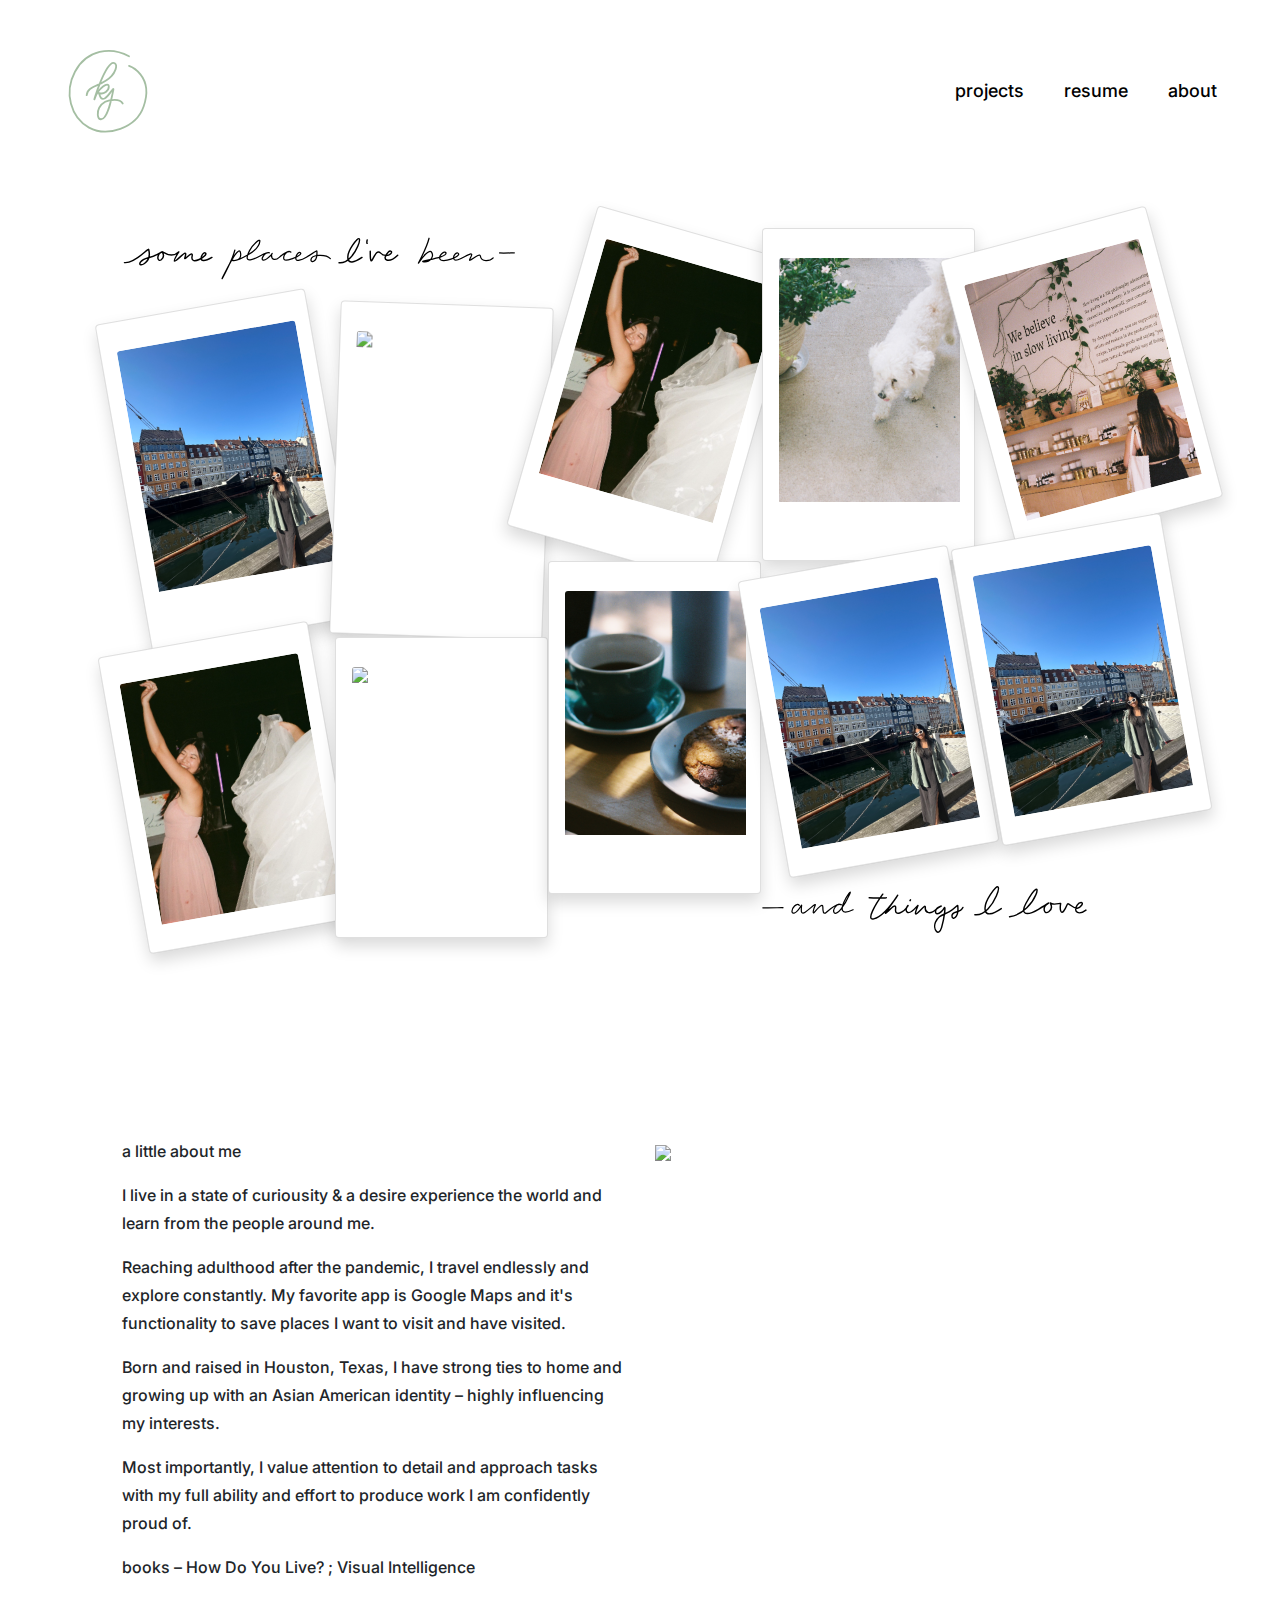
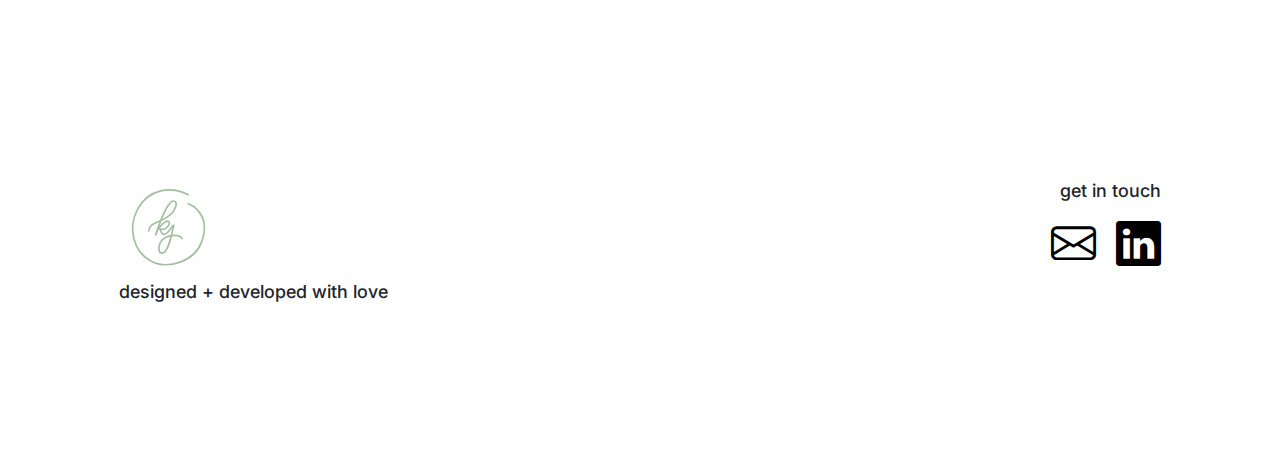
==== about.html @ 847ff4cb "lots of scattered random work" ====
<!DOCTYPE html>
<html lang="en">

<head>
  <title>Kimberly Gao</title>
  <meta charset="utf-8" />
  <meta name="viewport" content="width=device-width, initial-scale=1" />

  <!-- css -->
  <link rel="preconnect" href="https://fonts.googleapis.com" />
  <link rel="preconnect" href="https://fonts.gstatic.com" crossorigin />
  <link href="https://fonts.googleapis.com/css2?family=Inter&display=swap" rel="stylesheet" />
  <link rel="stylesheet" href="https://maxcdn.bootstrapcdn.com/bootstrap/4.5.2/css/bootstrap.min.css" />
  <link rel="stylesheet" href="https://cdn.jsdelivr.net/npm/bootstrap-icons@1.3.0/font/bootstrap-icons.css" />
  <link href="assets/css/styles.css" id="stylesheet" rel="stylesheet" type="text/css" />

  <!-- javascript libraries -->
  <script src="https://ajax.googleapis.com/ajax/libs/jquery/3.5.1/jquery.min.js"></script>
  <script src="https://maxcdn.bootstrapcdn.com/bootstrap/4.5.2/js/bootstrap.min.js"></script>
  <script src="https://d3js.org/d3.v5.min.js"></script>
  <script src="https://d3js.org/d3-path.v1.min.js"></script>
</head>

<body>
  <div class="container-fluid">
    <header>
      <nav class="navbar navbar-expand-lg heading">
        <div class="container-fluid p-4">
          <a class="navbar-brand" href="index.html"><img width="60%" src="assets/img/logo-circle.svg"></a>
          <ul class="navbar-nav" id="navbarNav">
            <li class="nav-item mr-4">
              <a class="nav-link" href="work.html">projects</a>
            </li>
            <li class="nav-item mr-4">
              <a class="nav-link" href="assets/Kimberly_Gao_Resume2022.pdf" target="_blank"
                rel="noopener noreferrer">resume</a>
            </li>
            <li class="nav-item">
              <a class="nav-link" href="about.html">about</a>
            </li>
          </ul>
        </div>
      </nav>
    </header>
  

    <div class="row" style="height: 5vh"></div>

    <!-- <div class="container-fluid d-flex flex-column align-items-center justify-content-center mb-5"> -->
    <div class="row text-center">
      <div class="col-10 offset-1 col-lg-4">
        <img src="assets/img/about/spib.svg" width="100%" class="pb-4">
        <div class="row">
          <div class="col-6">
            <div class="card shadow" style="transform: rotate(-10deg);">
              <img class="card-img-top" src="assets/img/about/cph.png" alt="me in nyhavn, copenhagen">
              <div class="card-body">
                <p class="hide">nyhavn, copenhagen 2023</p>
              </div>
            </div>
            <div class="card shadow" style="transform: rotate(-10deg);">
              <img class="card-img-top" src="assets/img/about/wedding.png" alt="me in nyhavn, copenhagen">
            </div>
          </div>
          <div class="col-6">
            <div class="card shadow" style="transform: rotate(2deg);">
              <img class="card-img-top" src="assets/img/about/sushi.png" alt="traditional sushi dinner">
              <div class="card-body">
                <p class="hide">otoko, austin 2022</p>
              </div>
            </div>
            <div class="card shadow" style="transform: rotate(0deg);">
              <img class="card-img-top" src="assets/img/about/bridge360.png" alt="me in nyhavn, copenhagen">
            </div>
          </div>
        </div>
      </div>

      <div class="col-lg-2 col-12 ">
        <div class="card shadow" style="transform: rotate(16deg);">
          <img class="card-img-top" src="assets/img/about/wedding.png" alt="kimberly dancing at sister's wedding">
          <div class="card-body">
            <p class="hide">moh, sister's wedding 2023</p>
          </div>
        </div>
        <div class="card shadow">
          <img class="card-img-top" src="assets/img/about/coffee.png" alt="coffee & cookie">
          <div class="card-body">
            <p class="hide">civil goat, austin 2022</p>
          </div>
        </div>
      </div>

      <div class="col-lg-4 col-6">
        <div class="row">
          <div class="col-6">
            <div class="card shadow">
              <img class="card-img-top" src="assets/img/about/fluffy.png" alt="fluffy dog">
              <div class="card-body">
                <p class="hide">my dog, fluffy 2022</p>
              </div>
            </div>
            <div class="card shadow" style="transform: rotate(-10deg);">
              <img class="card-img-top" src="assets/img/about/cph.png" alt="me in nyhavn, copenhagen">
            </div>
          </div>
          <div class="col-6">
            <div class="card shadow" style="transform: rotate(-15deg);">
              <img class="card-img-top" src="assets/img/about/store.png" alt="slow living store">
            </div>
            <div class="card shadow" style="transform: rotate(-10deg);">
              <img class="card-img-top" src="assets/img/about/cph.png" alt="me in nyhavn, copenhagen">
            </div>
          </div>
          <div class="col-10">
            <img src="assets/img/about/atil.svg" width="100%" class="pt-4 pb-4">
          </div>
        </div>
      </div>

      
    </div>

    <div class="row" style="height: 20vh"></div>
     

    <div class="row">
      <div class="col-10 col-lg-5 offset-1">
        <p>a little about me</p>
        <p>I live in a state of curiousity & a desire experience the world and learn from the people around me.</p>
        <p>Reaching adulthood after the pandemic, I travel endlessly and explore constantly. My favorite app is Google Maps and it's functionality to save places I want to visit and have visited.</p>
        <p>Born and raised in Houston, Texas, I have strong ties to home and growing up with an Asian American identity – highly influencing my interests.</p>
        <p>Most importantly, I value attention to detail and approach tasks with my full ability and effort to produce work I am confidently proud of.</p>
        <p>books – How Do You Live? ; Visual Intelligence</p>
      </div>
      <div class="col-10 offset-1 offset-lg-0 col-lg-5">
        <img src="assets/img/about/oxford.png" width="100%">
      </div>
    </div>

    <div class="row" style="height: 20vh"></div>


    <footer class="container-fluid">
      <div class="row">
        <div class="col-10 col-lg-5 offset-1 text-left mb-5 p-0">
          <img width="100vh" src="assets/img/logo-circle.svg">
          <p class="heading">designed + developed with love</p>
        </div>
        <div class="col-10 col-lg-5 text-right p-0">
          <p class="heading">get in touch</p>
          <a href="mailto: kimberlywgao@gmail.com"><i class="bi bi-envelope mr-2"></i></a> 
          <a href="https://www.linkedin.com/in/kimberlywgao/" target="_blank"><i class="bi bi-linkedin ml-2"></i></a>
        </div>
      </div>
    </footer>

    <div class="row" style="height: 10vh"></div>
  </div>
  <script src=""></script>
</body>

</html>
---- assets/css/styles.css ----
:root {
  --memo-map-bg: #E5E8FF;
  --memo-map-txt: #1027FC;

  --reddit-txt: #FF4500;
  --reddit-bg: #FFF2ED; /*FFE2D7;*/

  --rent-easy-bg: #F5DBD3;
  --rent-easy-bg-r: #D1D4EF;
  --rent-easy-txt-r: #CF4C22;
  --rent-easy-txt-a: #1727AE;


  --bridal-shower-bg: #BFD3BE;
  --cmu-sio-bg:#F5F4F4; /*#B8CAC4;*/
  --cmu-sio-txt: #A80000;
  --asian-designers-bg: #EFF0F2;
  --pitt-zoo-bg: #C8DEF4;

  --accent-bg: #40873E;
  --accent-color: #347032;
}

body {
  font-family: 'Inter', sans-serif;
  font-size: 16px;
  font-weight: 500;
  line-height: 28px;
}

.nav-active {
  color: var(--accent-bg)
}

.subtitle {
  font-size: 24px;
}

.heading {
  font-size: 18px;
}

.heading-big {
  font-size: 22px;
}

.caption {
  font-style: italic;
}

li {
  line-height: 2em;
}

.bold {
  font-weight: 600;
}

.bold-ex {
  font-weight: 800;
}

a {
  color: #000000;
}

a:hover {
  color: var(--accent-color);
}

.underline {
  text-decoration: underline;
  text-decoration-color: var(--accent-color);
}

.green {
  color: var(--accent-color);
}

/* .card {
  border: none;
} */

/* .card-title {
  margin-bottom: 4px;
  font-size: 24px;
} */

/* .card-body {
  box-shadow: 0px 4px 4px rgba(0, 0, 0, 0.25);
  font-weight: 400;
} */

.projects a:hover {
  text-decoration: none;
}

/* .card-text {
  font-size: 16px;
  margin-bottom: 32px;
} */

.card-tag {
  font-size: 16px;
  margin-bottom: 0;
  color: #525252;
}

.drop-shadow {
  box-shadow: 0px 4px 4px rgba(0, 0, 0, 0.25);
}

.white-bg {
  background-color: white;
}

.memo-map-bg {
  background: var(--memo-map-bg);
}

.memo-map-bg a:hover {
  color: var(--memo-map-txt);
}

.memo-map-txt {
  color: var(--memo-map-txt);
}

.memo-map-tb td {
  padding-bottom: 12px;
  vertical-align: top;
}

.reddit-bg {
  background: var(--reddit-bg);
}

.reddit-txt {
  color: var(--reddit-txt);
}

.rent-easy-bg {
  background-color: var(--rent-easy-bg);
}

.rent-easy-bg-r {
  background-color: var(--rent-easy-bg-r);
}

.rent-easy-txt-r {
  color: var(--rent-easy-txt-r);
}

.rent-easy-txt-a {
  color: var(--rent-easy-txt-a);
}

.bridal-shower-bg {
  background-color: var(--bridal-shower-bg);
}

.cmu-sio-bg {
  background-color: var(--cmu-sio-bg);
}

.cmu-sio-txt {
  color: var(--cmu-sio-txt);
}

.asian-designers-bg {
  background-color: var(--asian-designers-bg);
}

.pitt-zoo-bg {
  background-color: var(--pitt-zoo-bg);
}


.process-scroll {
  position: relative;
  height: 100vh;
  overflow-y: scroll;
}

.process-scroll h5 {
  font-size: 18px;
  margin: 30px 0px 0px 0px;
  font-weight: 600;
}

.memo-map-scroll p {
  margin: 30px 0px 10px 10px;
}

.process-scroll ul {
  margin-bottom: 30px;
}

.process-scroll ol li {
  margin-top: 10px;
}


.process-scroll::-webkit-scrollbar {
  display: none;
}


td {
  padding-right: 30px;
  padding-bottom: 20px;
  vertical-align: top;
}


/* path {
  margin-bottom: 1vh;
} */

i {
  color: val(--accent-color);
  font-size: 5vh;
}

.memo-map-scroll img {
  padding-top: 5px;
  padding-bottom: 30px;
}

.active {
  font-size: 100px;
}
/* 
.path {
  stroke-dasharray: 1000;
  stroke-dashoffset: 1000;
  animation: dash 6s linear normal infinite;
  animation-iteration-count: 1;

}

@keyframes dash {
  to {
    stroke-dashoffset: 0;
  }
} */

.overlay {
  position: absolute;
  top: 0;
  bottom: 0;
  left: 0;
  right: 0;
  height: 100%;
  width: 100%;
  opacity: 0;
  transition: .5s ease;
  background-color: #ffffff;
}

.overlay-card:hover .overlay {
  opacity: 0.7;
}


.text {
  color: black;
  font-size: 20px;
  position: absolute;
  top: 50%;
  left: 50%;
  -webkit-transform: translate(-50%, -50%);
  -ms-transform: translate(-50%, -50%);
  transform: translate(-50%, -50%);
  text-align: center;
}

.card-img-top {
  width: 181px;
  height: 244px;
}

.card {
  padding: 29px 16px 26px 16px;
  width: 213px;
  color: white;
}

.card-body {
  padding: 0px;
}

.hide {
  font-size: 12px;
  margin-bottom: 0;
  margin-top: 4px;
  /* color: white; */
}

.card:hover {
  transition: .5s ease;
  color: black;
}

.curl {
  text-align: right;
  width:120px;
	height:120px;
}
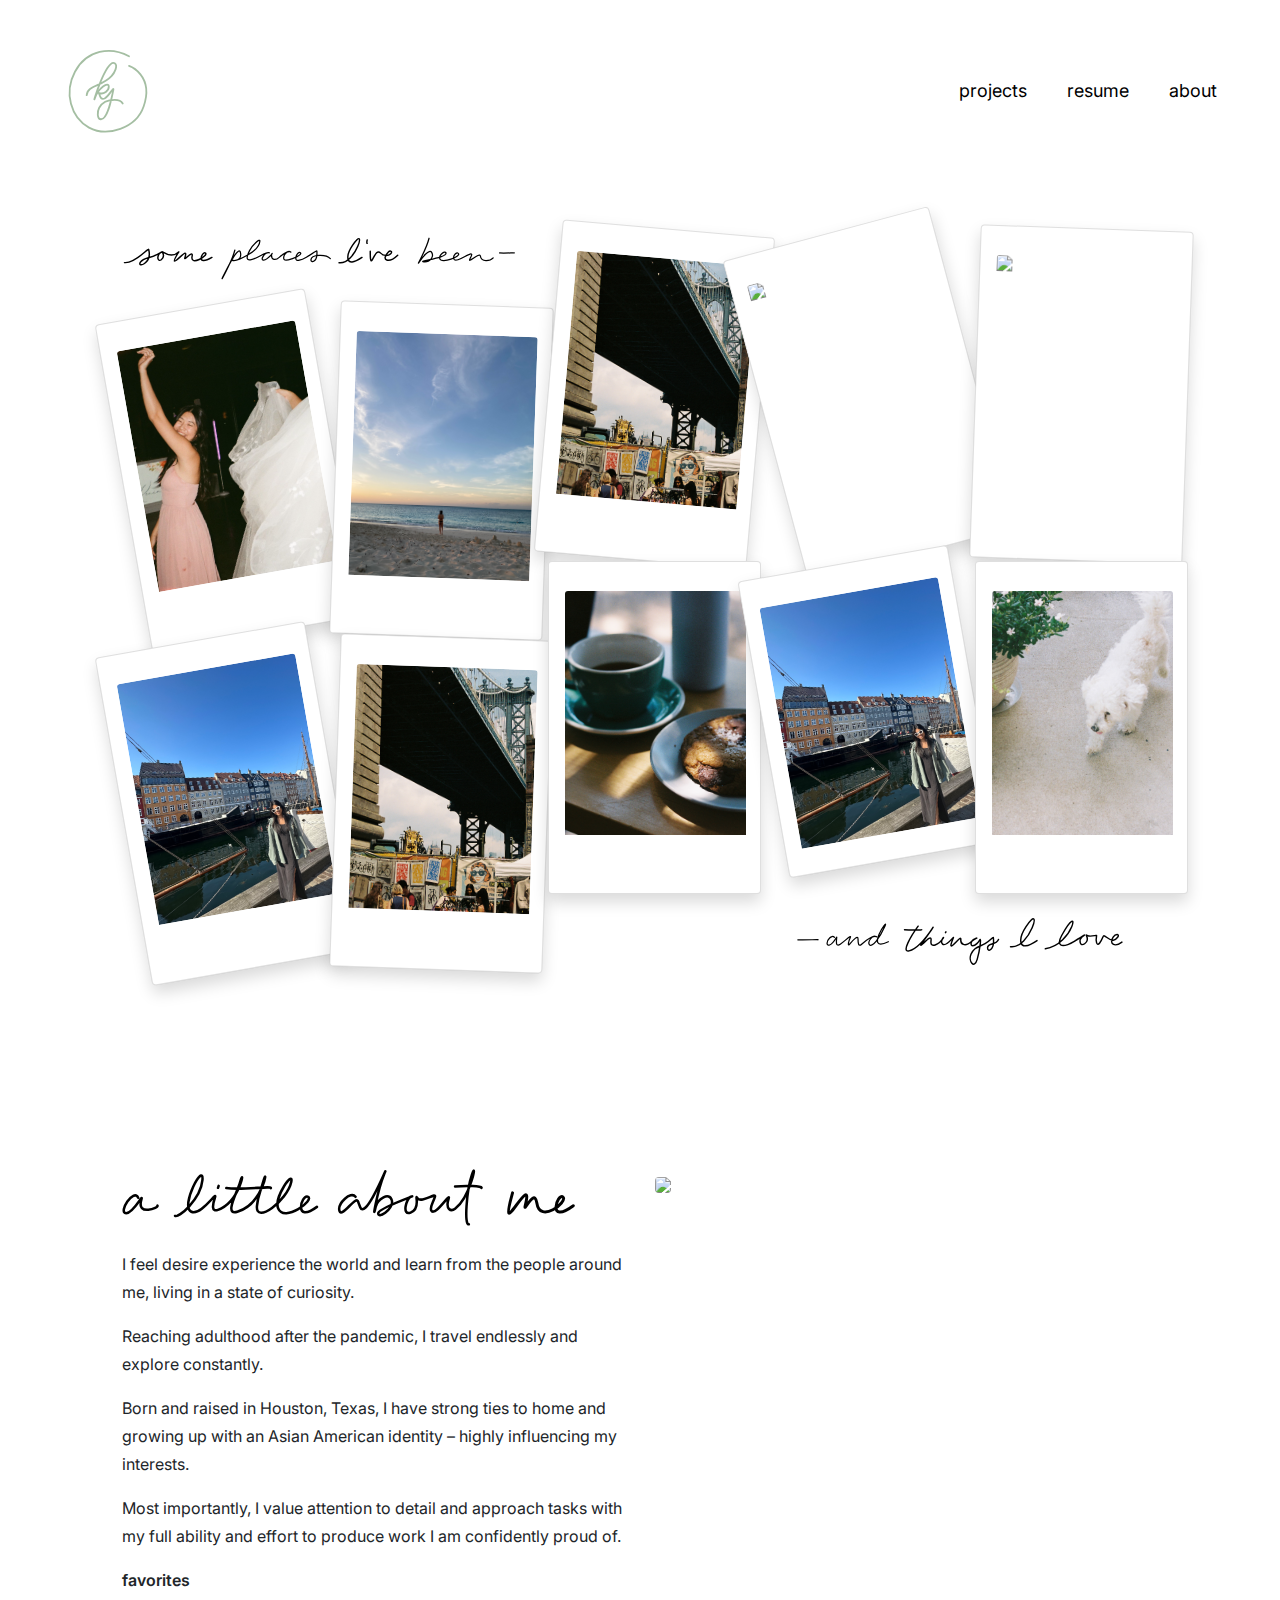
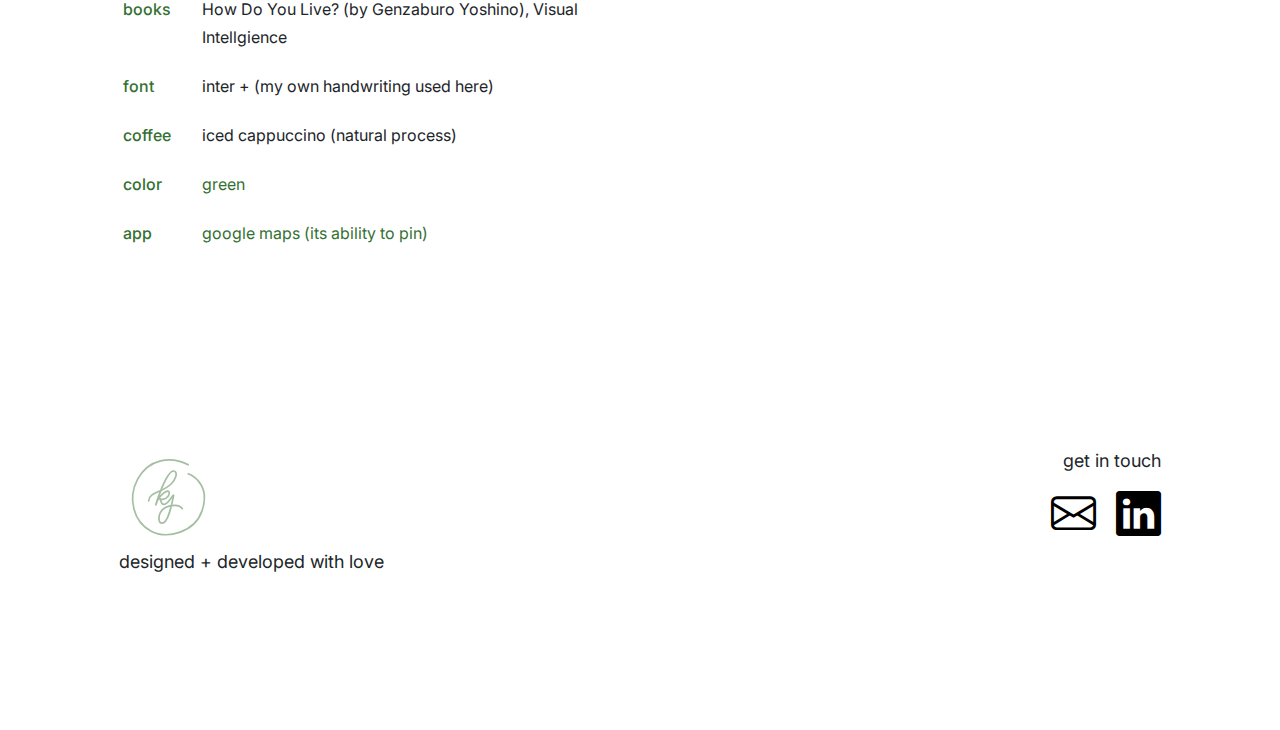
==== commit b36e9b09: "finished memomap" ====
--- a/about.html
+++ b/about.html
@@ -9,7 +9,7 @@
   <!-- css -->
   <link rel="preconnect" href="https://fonts.googleapis.com" />
   <link rel="preconnect" href="https://fonts.gstatic.com" crossorigin />
-  <link href="https://fonts.googleapis.com/css2?family=Inter&display=swap" rel="stylesheet" />
+  <link href="https://fonts.googleapis.com/css2?family=Inter:wght@400;500;600&display=swap" rel="stylesheet" />
   <link rel="stylesheet" href="https://maxcdn.bootstrapcdn.com/bootstrap/4.5.2/css/bootstrap.min.css" />
   <link rel="stylesheet" href="https://cdn.jsdelivr.net/npm/bootstrap-icons@1.3.0/font/bootstrap-icons.css" />
   <link href="assets/css/styles.css" id="stylesheet" rel="stylesheet" type="text/css" />
@@ -53,34 +53,40 @@
         <div class="row">
           <div class="col-6">
             <div class="card shadow" style="transform: rotate(-10deg);">
+              <img class="card-img-top" src="assets/img/about/wedding.png" alt="me in nyhavn, copenhagen">
+              <div class="card-body">
+                <p class="hide">my sister's wedding, 2023</p>
+              </div>
+            </div>
+            <div class="card shadow" style="transform: rotate(-10deg);">
               <img class="card-img-top" src="assets/img/about/cph.png" alt="me in nyhavn, copenhagen">
               <div class="card-body">
                 <p class="hide">nyhavn, copenhagen 2023</p>
               </div>
             </div>
-            <div class="card shadow" style="transform: rotate(-10deg);">
-              <img class="card-img-top" src="assets/img/about/wedding.png" alt="me in nyhavn, copenhagen">
-            </div>
           </div>
           <div class="col-6">
             <div class="card shadow" style="transform: rotate(2deg);">
-              <img class="card-img-top" src="assets/img/about/sushi.png" alt="traditional sushi dinner">
-              <div class="card-body">
-                <p class="hide">otoko, austin 2022</p>
-              </div>
-            </div>
-            <div class="card shadow" style="transform: rotate(0deg);">
-              <img class="card-img-top" src="assets/img/about/bridge360.png" alt="me in nyhavn, copenhagen">
+              <img class="card-img-top" src="assets/img/about/turks.png" alt="beach on turks and caicos">
+              <div class="card-body">
+                <p class="hide">turks & caicos, 2023</p>
+              </div>
+            </div>
+            <div class="card shadow" style="transform: rotate(2deg);">
+              <img class="card-img-top" src="assets/img/about/ny.png" alt="traditional sushi dinner">
+              <div class="card-body">
+                <p class="hide">brooklyn flea, new york 2023</p>
+              </div>
             </div>
           </div>
         </div>
       </div>
 
       <div class="col-lg-2 col-12 ">
-        <div class="card shadow" style="transform: rotate(16deg);">
-          <img class="card-img-top" src="assets/img/about/wedding.png" alt="kimberly dancing at sister's wedding">
+        <div class="card shadow" style="transform: rotate(5deg);">
+          <img class="card-img-top" src="assets/img/about/ny.png" alt="traditional sushi dinner">
           <div class="card-body">
-            <p class="hide">moh, sister's wedding 2023</p>
+            <p class="hide">brooklyn flea, new york 2023</p>
           </div>
         </div>
         <div class="card shadow">
@@ -91,28 +97,34 @@
         </div>
       </div>
 
-      <div class="col-lg-4 col-6">
+      <div class="col-lg-4 col-10 offset-1 offset-lg-0">
         <div class="row">
           <div class="col-6">
+            <div class="card shadow" style="transform: rotate(-15deg);">
+              <img class="card-img-top" src="assets/img/about/porter.png" alt="porter robinson concert">
+              <div class="card-body">
+                <p class="hide">porter robinson, 2021</p>
+              </div>
+            </div>
+            <div class="card shadow" style="transform: rotate(-10deg);">
+              <img class="card-img-top" src="assets/img/about/cph.png" alt="me in nyhavn, copenhagen">
+            </div>
+          </div>
+          <div class="col-6">
+            <div class="card shadow" style="transform: rotate(2deg);">
+              <img class="card-img-top" src="assets/img/about/hp.png" alt="kimberly at harry potter studios">
+              <div class="card-body">
+                <p class="hide">hp studios, london 2023</p>
+              </div>
+            </div>
             <div class="card shadow">
               <img class="card-img-top" src="assets/img/about/fluffy.png" alt="fluffy dog">
               <div class="card-body">
                 <p class="hide">my dog, fluffy 2022</p>
               </div>
             </div>
-            <div class="card shadow" style="transform: rotate(-10deg);">
-              <img class="card-img-top" src="assets/img/about/cph.png" alt="me in nyhavn, copenhagen">
-            </div>
-          </div>
-          <div class="col-6">
-            <div class="card shadow" style="transform: rotate(-15deg);">
-              <img class="card-img-top" src="assets/img/about/store.png" alt="slow living store">
-            </div>
-            <div class="card shadow" style="transform: rotate(-10deg);">
-              <img class="card-img-top" src="assets/img/about/cph.png" alt="me in nyhavn, copenhagen">
-            </div>
-          </div>
-          <div class="col-10">
+          </div>
+          <div class="col-10 offset-1">
             <img src="assets/img/about/atil.svg" width="100%" class="pt-4 pb-4">
           </div>
         </div>
@@ -126,15 +138,40 @@
 
     <div class="row">
       <div class="col-10 col-lg-5 offset-1">
-        <p>a little about me</p>
-        <p>I live in a state of curiousity & a desire experience the world and learn from the people around me.</p>
-        <p>Reaching adulthood after the pandemic, I travel endlessly and explore constantly. My favorite app is Google Maps and it's functionality to save places I want to visit and have visited.</p>
+        <img src="assets/img/about/alam.svg" width="90%" class="pb-4">
+        <p>I feel desire experience the world and learn from the people around me, living in a state of curiosity.</p>
+        <p>Reaching adulthood after the pandemic, I travel endlessly and explore constantly.</p>
         <p>Born and raised in Houston, Texas, I have strong ties to home and growing up with an Asian American identity – highly influencing my interests.</p>
         <p>Most importantly, I value attention to detail and approach tasks with my full ability and effort to produce work I am confidently proud of.</p>
-        <p>books – How Do You Live? ; Visual Intelligence</p>
+        <p class="bold mb-0">favorites</p>
+        <table class="">
+          <tbody>
+            <tr>
+              <td class="bold-m green">books</td>
+              <td>How Do You Live? (by Genzaburo Yoshino), Visual Intellgience</td>
+            </tr>
+            <tr>
+              <td class="bold-m green">font</td>
+              <td>inter + (my own handwriting used here)</td>
+            </tr>
+            <tr>
+              <td class="bold-m green">coffee</td>
+              <td>iced cappuccino (natural process)</td>
+            </tr>
+            <tr>
+              <td class="bold-m green">color</td>
+              <td class="green">green</td>
+            </tr>
+            <tr>
+              <td class="bold-m green">app</td>
+              <td class="green">google maps (its ability to pin)</td>
+            </tr>
+          </tbody>
+        </table>
+       
       </div>
       <div class="col-10 offset-1 offset-lg-0 col-lg-5">
-        <img src="assets/img/about/oxford.png" width="100%">
+        <img src="assets/img/about/oxford.png" width="100%" class="rounded">
       </div>
     </div>
 
--- a/assets/css/styles.css
+++ b/assets/css/styles.css
@@ -24,7 +24,7 @@
 body {
   font-family: 'Inter', sans-serif;
   font-size: 16px;
-  font-weight: 500;
+  font-weight: 400;
   line-height: 28px;
 }
 
@@ -52,6 +52,10 @@
   line-height: 2em;
 }
 
+.bold-m {
+  font-weight: 500;
+}
+
 .bold {
   font-weight: 600;
 }
@@ -64,17 +68,47 @@
   color: #000000;
 }
 
-a:hover {
+.no-link {
+  text-decoration: none;
+}
+
+.no-link:hover {
+  text-decoration: none;
+}
+
+.underline:hover {
   color: var(--accent-color);
 }
 
 .underline {
   text-decoration: underline;
-  text-decoration-color: var(--accent-color);
+  text-decoration-color: black;
+}
+
+.memo-map-border {
+  border: 15px solid var(--memo-map-bg)
+}
+
+.memo-map-border:hover {
+  transition: .4s ease;
+  background-color: var(--memo-map-bg);
+}
+
+.reddit-border {
+  border: 15px solid var(--reddit-bg)
+}
+
+.reddit-border:hover {
+  transition: .4s ease;
+  background-color: var(--reddit-bg);
 }
 
 .green {
   color: var(--accent-color);
+}
+
+.black {
+  color: black;
 }
 
 /* .card {
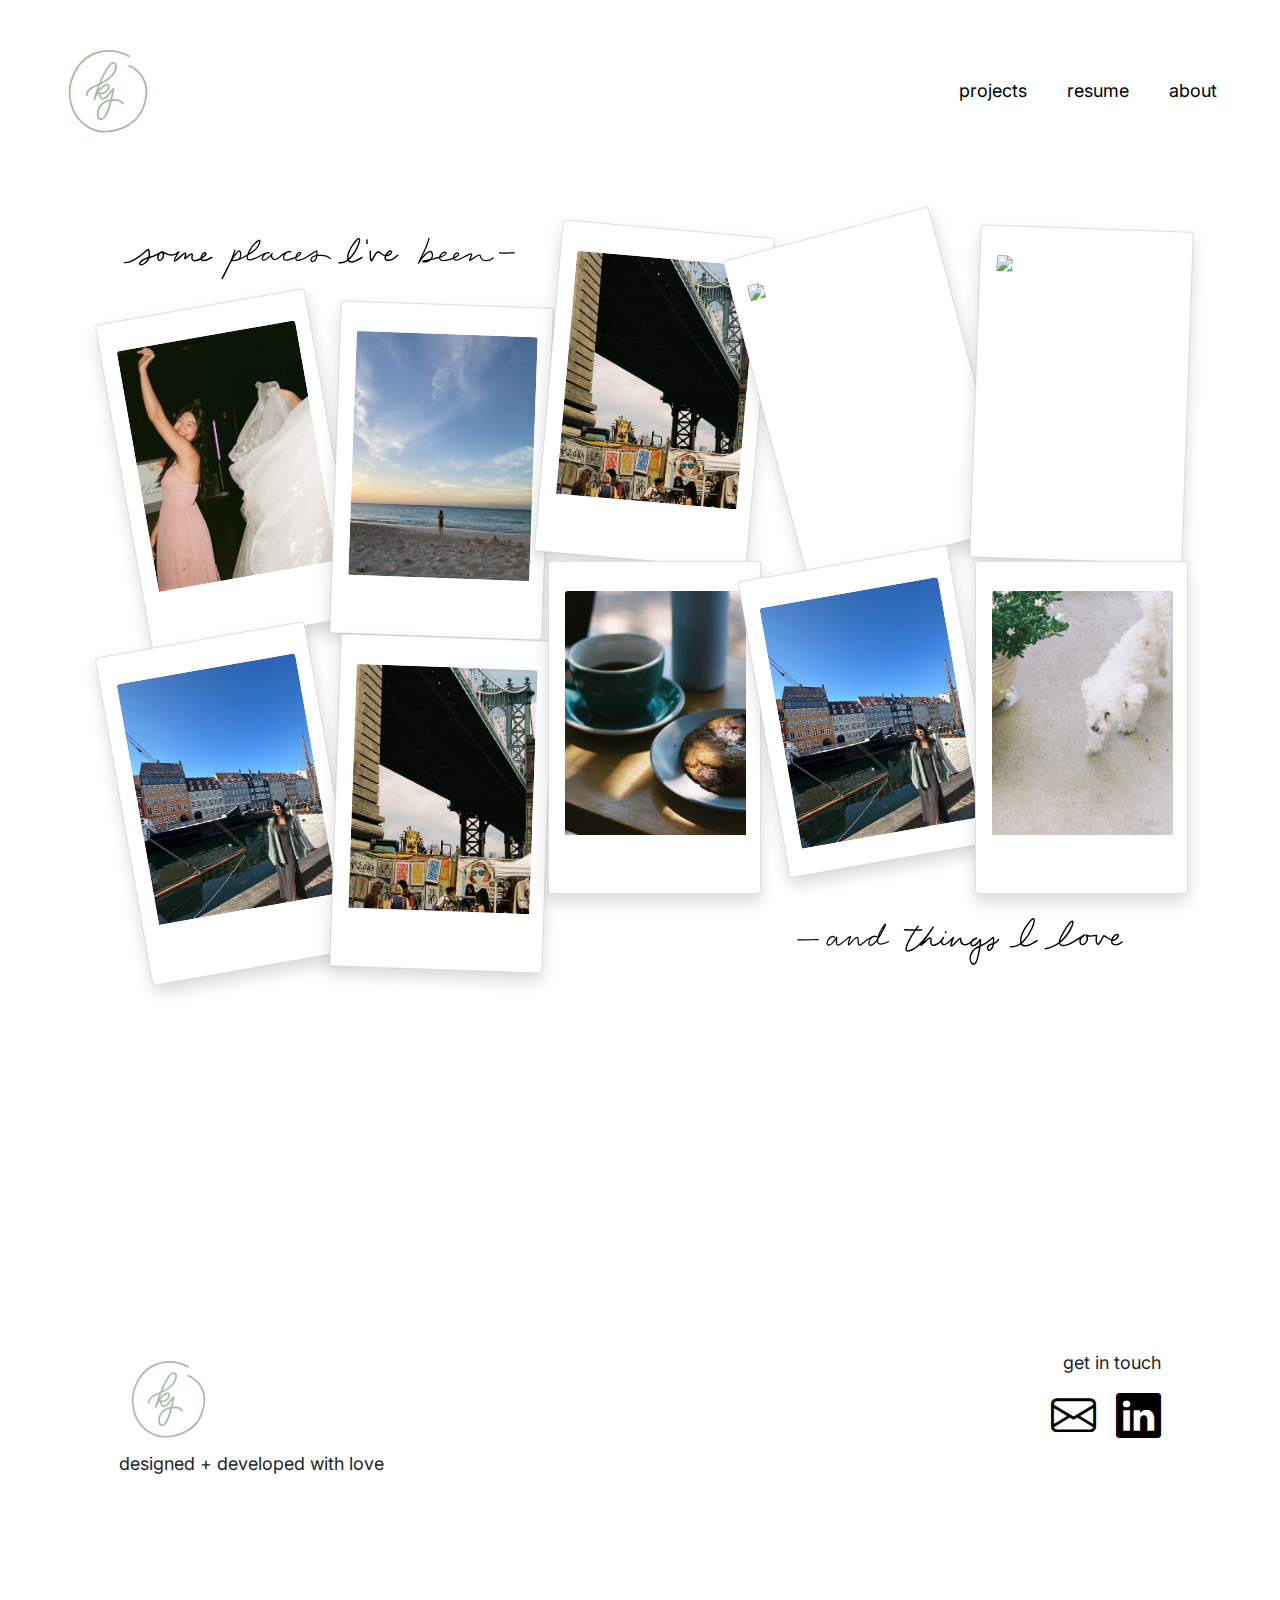
==== commit a9f0f302: "updates to reddit" ====
--- a/about.html
+++ b/about.html
@@ -75,7 +75,7 @@
             <div class="card shadow" style="transform: rotate(2deg);">
               <img class="card-img-top" src="assets/img/about/ny.png" alt="traditional sushi dinner">
               <div class="card-body">
-                <p class="hide">brooklyn flea, new york 2023</p>
+                <p class="hide">brooklyn flea, 2022</p>
               </div>
             </div>
           </div>
@@ -86,7 +86,7 @@
         <div class="card shadow" style="transform: rotate(5deg);">
           <img class="card-img-top" src="assets/img/about/ny.png" alt="traditional sushi dinner">
           <div class="card-body">
-            <p class="hide">brooklyn flea, new york 2023</p>
+            <p class="hide">brooklyn flea, 2023</p>
           </div>
         </div>
         <div class="card shadow">
@@ -136,27 +136,23 @@
     <div class="row" style="height: 20vh"></div>
      
 
-    <div class="row">
+    <!-- <div class="row">
       <div class="col-10 col-lg-5 offset-1">
         <img src="assets/img/about/alam.svg" width="90%" class="pb-4">
-        <p>I feel desire experience the world and learn from the people around me, living in a state of curiosity.</p>
-        <p>Reaching adulthood after the pandemic, I travel endlessly and explore constantly.</p>
-        <p>Born and raised in Houston, Texas, I have strong ties to home and growing up with an Asian American identity – highly influencing my interests.</p>
-        <p>Most importantly, I value attention to detail and approach tasks with my full ability and effort to produce work I am confidently proud of.</p>
         <p class="bold mb-0">favorites</p>
         <table class="">
           <tbody>
             <tr>
               <td class="bold-m green">books</td>
-              <td>How Do You Live? (by Genzaburo Yoshino), Visual Intellgience</td>
+              <td>How Do You Live? by Genzaburo Yoshino</td>
             </tr>
             <tr>
               <td class="bold-m green">font</td>
-              <td>inter + (my own handwriting used here)</td>
+              <td>inter</td>
             </tr>
             <tr>
               <td class="bold-m green">coffee</td>
-              <td>iced cappuccino (natural process)</td>
+              <td>iced cappuccino</td>
             </tr>
             <tr>
               <td class="bold-m green">color</td>
@@ -164,16 +160,15 @@
             </tr>
             <tr>
               <td class="bold-m green">app</td>
-              <td class="green">google maps (its ability to pin)</td>
+              <td class="">google maps (its ability to pin)</td>
             </tr>
           </tbody>
         </table>
-       
-      </div>
-      <div class="col-10 offset-1 offset-lg-0 col-lg-5">
+      </div> -->
+      <!-- <div class="col-10 offset-1 offset-lg-0 col-lg-5">
         <img src="assets/img/about/oxford.png" width="100%" class="rounded">
       </div>
-    </div>
+    </div> -->
 
     <div class="row" style="height: 20vh"></div>
 
